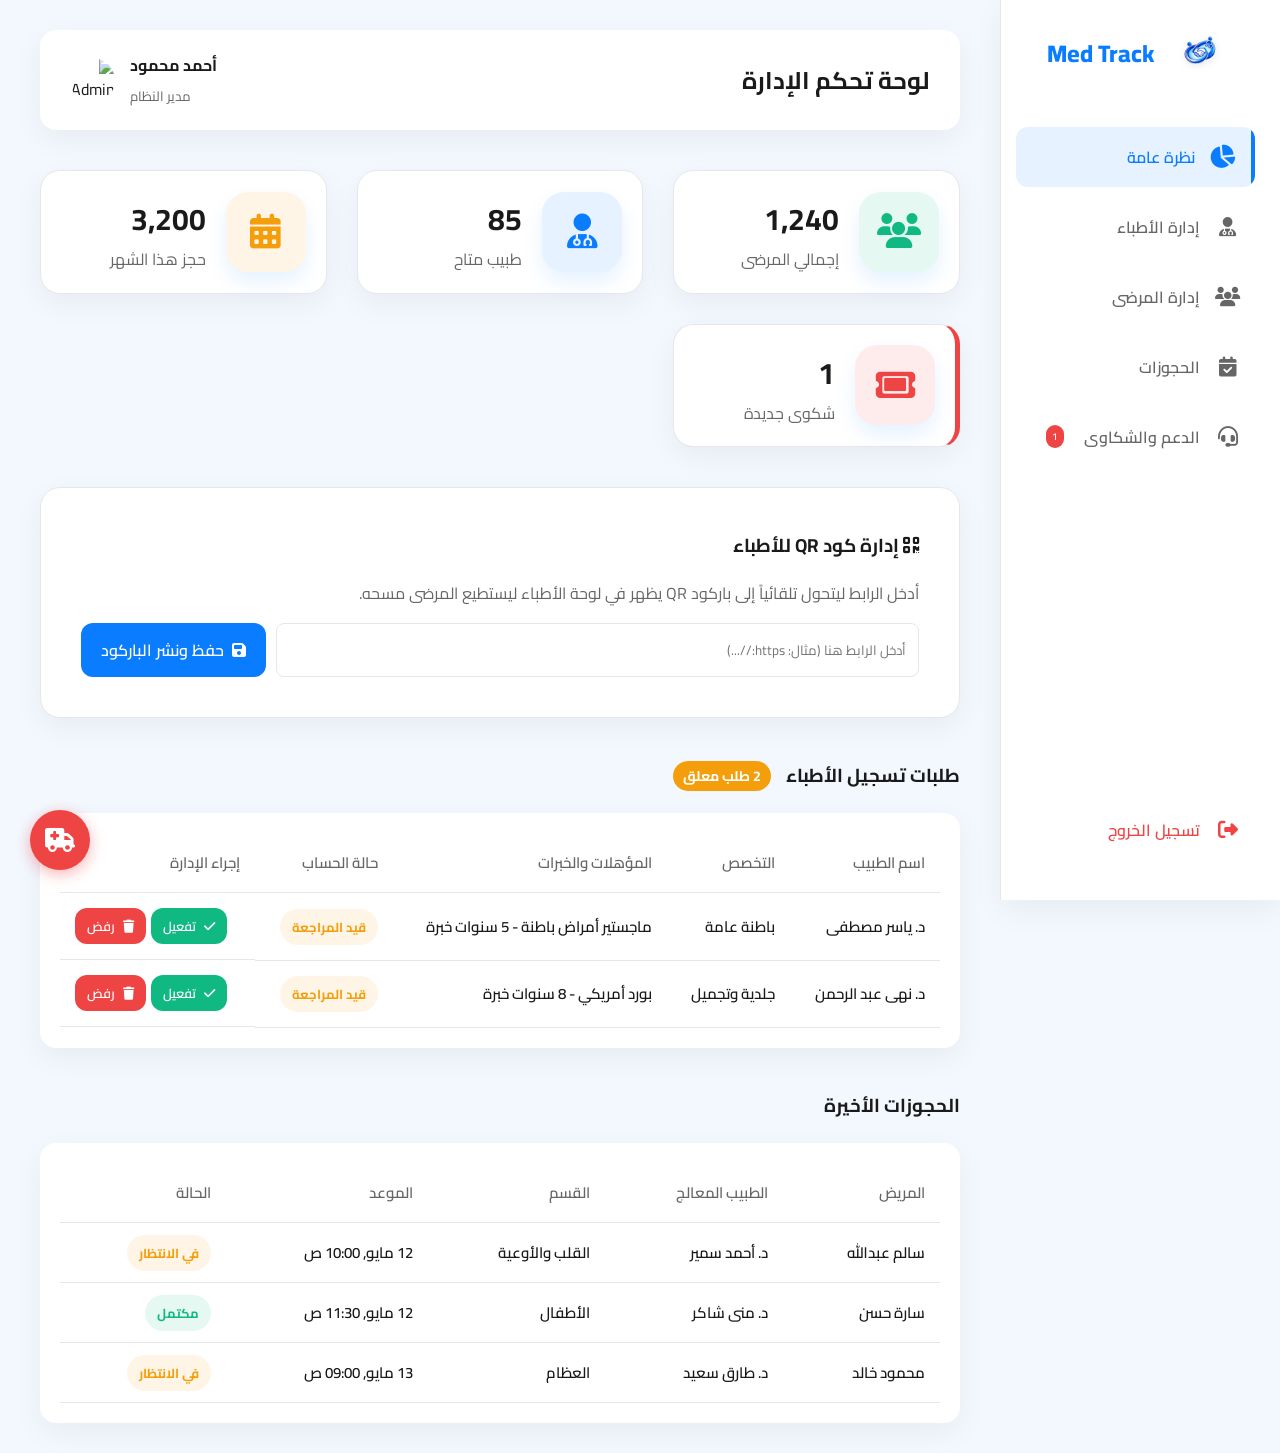
==== admin.html @ 07758284 "Add files via upload" ====
<!DOCTYPE html>
<html lang="ar">
<head>
    <meta charset="UTF-8">
    <meta name="viewport" content="width=device-width, initial-scale=1.0">
    <title>لوحة تحكم المستشفى - Med Track</title>
    <link rel="stylesheet" href="../style.css">
    <link rel="stylesheet" href="https://cdnjs.cloudflare.com/ajax/libs/font-awesome/6.5.1/css/all.min.css" />
</head>
<body>

    <div class="dashboard">
        <!-- Sidebar -->
        <aside class="sidebar">
            <div class="logo">
                <img src="../logo.svg.png" alt="Med Track Logo" style="width: 70px; height: auto; object-fit: contain; filter: drop-shadow(0 2px 4px rgba(0,0,0,0.1));">
                Med Track
            </div>
            <ul>
                <li><a href="#" class="active" onclick="showSec('sec-overview', this)"><i class="fa-solid fa-chart-pie"></i> نظرة عامة</a></li>
                <li><a href="#" onclick="showSec('sec-manage-doctors', this)"><i class="fa-solid fa-user-doctor"></i> إدارة الأطباء</a></li>
                <li><a href="#" onclick="showSec('sec-manage-patients', this)"><i class="fa-solid fa-users"></i> إدارة المرضى</a></li>
                <li><a href="#" onclick="alert('قريباً...')"><i class="fa-solid fa-calendar-check"></i> الحجوزات</a></li>
                <li><a href="#" id="supportMenuLink" onclick="showSec('sec-complaints', this)"><i class="fa-solid fa-headset"></i> الدعم والشكاوى <span style="background:var(--danger);color:white;padding:2px 6px;border-radius:10px;font-size:10px;margin-right:5px;">1</span></a></li>
            </ul>
            <ul style="flex: 0;">
                <li><a href="../index.html" style="color: var(--danger);"><i class="fa-solid fa-right-from-bracket"></i> تسجيل الخروج</a></li>
            </ul>
        </aside>

        <!-- Main Content -->
        <main class="main-content">
            <header class="dash-header">
                <h2>لوحة تحكم الإدارة</h2>
                <div class="user-info">
                    
                    <div style="text-align: left;">
                        <h4>أحمد محمود</h4>
                        <small style="color: var(--text-muted);">مدير النظام</small>
                    </div>
                    <img src="https://ui-avatars.com/api/?name=Admin&background=0a7cff&color=fff" alt="Admin">
                </div>
            </header>

            <section id="sec-overview" class="content-section">
                <div class="grid-container" style="margin-bottom: 40px;">
                <div class="card" style="padding: 20px; display: flex; align-items: center; gap: 20px;">
                    <div class="icon" style="margin: 0; background: rgba(16, 185, 129, 0.1); color: var(--success);"><i class="fa-solid fa-users"></i></div>
                    <div style="text-align: right;">
                        <h3 style="margin:0; font-size: 30px;">1,240</h3>
                        <p>إجمالي المرضى</p>
                    </div>
                </div>
                <div class="card" style="padding: 20px; display: flex; align-items: center; gap: 20px;">
                    <div class="icon" style="margin: 0; background: rgba(10, 124, 255, 0.1); color: var(--primary);"><i class="fa-solid fa-user-doctor"></i></div>
                    <div style="text-align: right;">
                        <h3 style="margin:0; font-size: 30px;">85</h3>
                        <p>طبيب متاح</p>
                    </div>
                </div>
                <div class="card" style="padding: 20px; display: flex; align-items: center; gap: 20px;">
                    <div class="icon" style="margin: 0; background: rgba(245, 158, 11, 0.1); color: var(--warning);"><i class="fa-solid fa-calendar-days"></i></div>
                    <div style="text-align: right;">
                        <h3 style="margin:0; font-size: 30px;">3,200</h3>
                        <p>حجز هذا الشهر</p>
                    </div>
                </div>
                <div class="card" style="padding: 20px; display: flex; align-items: center; gap: 20px; cursor: pointer; border-right: 5px solid var(--danger); transition: var(--transition);" onclick="document.getElementById('supportMenuLink').click()" onmouseover="this.style.transform='translateY(-5px)'" onmouseout="this.style.transform='none'">
                    <div class="icon" style="margin: 0; background: rgba(239, 68, 68, 0.1); color: var(--danger);"><i class="fa-solid fa-ticket"></i></div>
                    <div style="text-align: right;">
                        <h3 style="margin:0; font-size: 30px;">1</h3>
                        <p>شكوى جديدة</p>
                    </div>
                </div>
            </div>

            <div class="form-box" style="margin-bottom: 40px; width: 100%; max-width: 100%;">
                <h3 style="margin-bottom: 15px;"><i class="fa-solid fa-qrcode"></i> إدارة كود QR للأطباء</h3>
                <p style="margin-bottom: 15px; color: var(--text-muted);">أدخل الرابط ليتحول تلقائياً إلى باركود QR يظهر في لوحة الأطباء ليستطيع المرضى مسحه.</p>
                <div style="display: flex; gap: 10px; flex-wrap: wrap;">
                    <input type="url" id="adminQrUrlInput" placeholder="أدخل الرابط هنا (مثال: https://...)" style="flex: 1; min-width: 200px; padding: 12px; border-radius: 8px; border: 1px solid var(--border-color); font-family: inherit;">
                    <button class="btn" style="background: var(--primary); padding: 12px 20px;" onclick="saveDoctorQrUrl()"><i class="fa-solid fa-floppy-disk"></i> حفظ ونشر الباركود</button>
                </div>
            </div>

            <h3 style="margin-bottom: 20px; display: flex; align-items: center; gap: 15px;">
                طلبات تسجيل الأطباء
                <span id="pendingBadge" style="background: var(--warning); color: #fff; padding: 2px 10px; border-radius: 20px; font-size: 14px;">2 طلب معلق</span>
            </h3>
            <div class="table-container" style="margin-bottom: 40px;">
                <table id="doctorsApprovalTable">
                    <thead>
                        <tr>
                            <th>اسم الطبيب</th>
                            <th>التخصص</th>
                            <th>المؤهلات والخبرات</th>
                            <th>حالة الحساب</th>
                            <th>إجراء الإدارة</th>
                        </tr>
                    </thead>
                    <tbody>
                        <tr id="doc-req-1">
                            <td>د. ياسر مصطفى</td>
                            <td>باطنة عامة</td>
                            <td>ماجستير أمراض باطنة - 5 سنوات خبرة</td>
                            <td><span class="status pending">قيد المراجعة</span></td>
                            <td style="display: flex; gap: 5px; justify-content: flex-end;">
                                <button class="btn btn-action" style="padding: 6px 12px; font-size: 13px; background: var(--success);" onclick="activateDoctor('doc-req-1', 'د. ياسر مصطفى')">
                                    <i class="fa-solid fa-check"></i> تفعيل
                                </button>
                                <button class="btn btn-action" style="padding: 6px 12px; font-size: 13px; background: var(--danger);" onclick="rejectDoctor('doc-req-1')">
                                    <i class="fa-solid fa-trash"></i> رفض
                                </button>
                            </td>
                        </tr>
                        <tr id="doc-req-2">
                            <td>د. نهى عبد الرحمن</td>
                            <td>جلدية وتجميل</td>
                            <td>بورد أمريكي - 8 سنوات خبرة</td>
                            <td><span class="status pending">قيد المراجعة</span></td>
                            <td style="display: flex; gap: 5px; justify-content: flex-end;">
                                <button class="btn btn-action" style="padding: 6px 12px; font-size: 13px; background: var(--success);" onclick="activateDoctor('doc-req-2', 'د. نهى عبد الرحمن')">
                                    <i class="fa-solid fa-check"></i> تفعيل
                                </button>
                                <button class="btn btn-action" style="padding: 6px 12px; font-size: 13px; background: var(--danger);" onclick="rejectDoctor('doc-req-2')">
                                    <i class="fa-solid fa-trash"></i> رفض
                                </button>
                            </td>
                        </tr>
                    </tbody>
                </table>
            </div>

            <h3 style="margin-bottom: 20px;">الحجوزات الأخيرة</h3>
            <div class="table-container">
                <table>
                    <thead>
                        <tr>
                            <th>المريض</th>
                            <th>الطبيب المعالج</th>
                            <th>القسم</th>
                            <th>الموعد</th>
                            <th>الحالة</th>
                        </tr>
                    </thead>
                    <tbody>
                        <tr>
                            <td>سالم عبدالله</td>
                            <td>د. أحمد سمير</td>
                            <td>القلب والأوعية</td>
                            <td>12 مايو, 10:00 ص</td>
                            <td><span class="status pending">في الانتظار</span></td>
                        </tr>
                        <tr>
                            <td>سارة حسن</td>
                            <td>د. منى شاكر</td>
                            <td>الأطفال</td>
                            <td>12 مايو, 11:30 ص</td>
                            <td><span class="status active">مكتمل</span></td>
                        </tr>
                        <tr>
                            <td>محمود خالد</td>
                            <td>د. طارق سعيد</td>
                            <td>العظام</td>
                            <td>13 مايو, 09:00 ص</td>
                            <td><span class="status pending">في الانتظار</span></td>
                        </tr>
                    </tbody>
                </table>
            </div>
            </section>

            <!-- MANAGE DOCTORS SECTION -->
            <section id="sec-manage-doctors" class="content-section" style="display:none;">
                <h3 style="margin-bottom: 20px;"><i class="fa-solid fa-user-doctor"></i> إدارة وتعديل بيانات الأطباء المعتمدين</h3>
                <div class="table-container">
                    <table>
                        <thead>
                            <tr>
                                <th>اسم الطبيب</th>
                                <th>التخصص</th>
                                <th>رقم الهاتف</th>
                                <th>البريد الإلكتروني</th>
                                <th>إجراء</th>
                            </tr>
                        </thead>
                        <tbody>
                            <tr>
                                <td><input type="text" value="د. أحمد سمير" style="border: 1px solid var(--border-color); padding: 8px; border-radius: 5px; width: 100%; font-family: inherit;"></td>
                                <td><input type="text" value="استشاري القلب والأوعية" style="border: 1px solid var(--border-color); padding: 8px; border-radius: 5px; width: 100%; font-family: inherit;"></td>
                                <td><input type="text" value="01012345678" style="border: 1px solid var(--border-color); padding: 8px; border-radius: 5px; width: 100%; font-family: inherit;"></td>
                                <td><input type="text" value="dr.ahmed@medtrack.com" style="border: 1px solid var(--border-color); padding: 8px; border-radius: 5px; width: 100%; font-family: inherit;"></td>
                                <td style="display: flex; gap: 5px; flex-wrap: wrap; justify-content: center;">
                                    <button class="btn" style="padding: 6px 12px; font-size: 13px; background: var(--success);" onclick="alert('تم حفظ التعديلات على حساب الطبيب بنجاح!')"><i class="fa-solid fa-floppy-disk"></i> حفظ</button>
                                    <button class="btn" style="padding: 6px 12px; font-size: 13px; background: var(--primary);" onclick="alert('سيتم توجيهك الآن للوحة تحكم هذا الطبيب بصلاحيات كاملة.'); window.location.href='doctor.html';"><i class="fa-solid fa-mask"></i> دخول كطبيب</button>
                                    <button class="btn" style="padding: 6px 12px; font-size: 13px; background: var(--danger);" onclick="if(confirm('هل تريد حذف الطبيب نهائياً من النظام؟')) this.parentElement.parentElement.remove()"><i class="fa-solid fa-trash"></i> حذف</button>
                                </td>
                            </tr>
                        </tbody>
                    </table>
                </div>
            </section>

            <!-- MANAGE PATIENTS SECTION -->
            <section id="sec-manage-patients" class="content-section" style="display:none;">
                <h3 style="margin-bottom: 20px;"><i class="fa-solid fa-users"></i> إدارة وتعديل بيانات المرضى المسجلين</h3>
                <div class="table-container">
                    <table>
                        <thead>
                            <tr>
                                <th>اسم المريض</th>
                                <th>رقم الهاتف</th>
                                <th>الأمراض المزمنة / التاريخ المرضي</th>
                                <th>حالة الحساب</th>
                                <th>إجراء</th>
                            </tr>
                        </thead>
                        <tbody>
                            <tr>
                                <td><input type="text" value="سالم عبدالله" style="border: 1px solid var(--border-color); padding: 8px; border-radius: 5px; width: 100%; font-family: inherit;"></td>
                                <td><input type="text" value="01234567890" style="border: 1px solid var(--border-color); padding: 8px; border-radius: 5px; width: 100%; font-family: inherit;"></td>
                                <td><textarea rows="2" style="border: 1px solid var(--border-color); padding: 8px; border-radius: 5px; width: 100%; font-family: inherit;">الربو التحسسي</textarea></td>
                                <td>
                                    <select style="border: 1px solid var(--border-color); padding: 8px; border-radius: 5px; width: 100%; font-family: inherit; background: var(--bg-color);">
                                        <option value="active">نشط (Active)</option>
                                        <option value="blocked">إيقاف (Blocked)</option>
                                    </select>
                                </td>
                                <td style="display: flex; gap: 5px; flex-wrap: wrap; justify-content: center;">
                                    <button class="btn" style="padding: 6px 12px; font-size: 13px; background: var(--success);" onclick="alert('تم حفظ التعديلات على حساب المريض بنجاح!')"><i class="fa-solid fa-floppy-disk"></i> حفظ</button>
                                    <button class="btn" style="padding: 6px 12px; font-size: 13px; background: var(--primary);" onclick="alert('سيتم توجيهك الآن للوحة هذا المريض بصلاحيات كاملة.'); window.location.href='patients.html';"><i class="fa-solid fa-mask"></i> دخول كمريض</button>
                                    <button class="btn" style="padding: 6px 12px; font-size: 13px; background: var(--danger);" onclick="if(confirm('هل تريد حذف المريض نهائياً من النظام؟')) this.parentElement.parentElement.remove()"><i class="fa-solid fa-trash"></i> حذف</button>
                                </td>
                            </tr>
                        </tbody>
                    </table>
                </div>
            </section>

            <!-- COMPLAINTS SECTION -->
            <section id="sec-complaints" class="content-section" style="display:none;">
                <h3 style="margin-bottom: 20px;"><i class="fa-solid fa-headset"></i> الدعم والشكاوى الواردة</h3>
                <div style="background: var(--card-bg); border: 1px solid var(--border-color); border-radius: 12px; height: 500px; display: flex;">
                    
                    <!-- Contacts List -->
                    <div style="width: 300px; border-left: 1px solid var(--border-color); display:flex; flex-direction:column;">
                        <div style="padding: 15px; font-weight: bold; border-bottom: 1px solid var(--border-color); display:flex; justify-content:space-between;">
                            الشكاوى النشطة <span style="background:var(--danger);color:white;padding:2px 8px;border-radius:12px;font-size:12px;">1 جديد</span>
                        </div>
                        <div style="padding: 15px; background: rgba(10,124,255,0.1); border-bottom: 1px solid var(--border-color); cursor:pointer;">
                            <b>سالم عبدالله (مريض)</b><br>
                            <small style="color:var(--text-muted);"><i class="fa-solid fa-ticket"></i> مشكلة في حجز موعد جديد...</small>
                            <div style="margin-top: 5px; font-size: 11px; color: var(--danger);">منذ 5 دقائق</div>
                        </div>
                        <div style="padding: 15px; border-bottom: 1px solid var(--border-color); cursor:pointer; opacity:0.6;">
                            <b>د. نهى عبد الرحمن (طبيب)</b><br>
                            <small style="color:var(--text-muted);"><i class="fa-solid fa-ticket"></i> استفسار بخصوص تفعيل الحساب</small>
                            <div style="margin-top: 5px; font-size: 11px; color: var(--success);"><i class="fa-solid fa-check"></i> تم الرد والإغلاق</div>
                        </div>
                    </div>

                    <!-- Chat Area -->
                    <div style="flex: 1; display: flex; flex-direction: column;">
                        <div style="padding: 15px; background: var(--warning); color: white; border-radius: 12px 0 0 0; display: flex; justify-content: space-between;">
                            <span>تذكرة #1042 - سالم عبدالله</span>
                            <button class="btn" style="padding: 2px 10px; font-size: 12px; background: var(--success);" onclick="alert('تم إغلاق التذكرة بنجاح!')">إغلاق التذكرة</button>
                        </div>
                        <div style="flex: 1; padding: 20px; overflow-y: auto; display: flex; flex-direction: column; gap: 15px; background: var(--bg-color);">
                            <div style="align-self: flex-start; background: var(--card-bg); padding: 10px 15px; border-radius: 15px; border-top-right-radius: 0; box-shadow: var(--shadow);">
                                <strong style="color:var(--text-main);">سالم عبدالله:</strong><br>عندي مشكلة في حجز موعد جديد، الموقع يتوقف.
                            </div>
                            <div style="align-self: flex-end; background: var(--primary); color: white; padding: 10px 15px; border-radius: 15px; border-top-left-radius: 0; box-shadow: var(--shadow);">
                                <strong style="color:#fff;">أنت (الإدارة):</strong><br>نعتذر عن هذا الخلل. جاري فحص المشكلة الآن وحلها خلال دقائق. هل تفضل أن أقوم بحجز الموعد لك يدوياً؟
                            </div>
                        </div>
                        <div style="padding: 15px; border-top: 1px solid var(--border-color); display: flex; gap: 10px; background: var(--card-bg); border-radius: 0 0 12px 12px;">
                            <input type="text" placeholder="اكتب ردك هنا..." style="flex: 1; padding: 10px; border-radius: 8px; border: 1px solid var(--border-color); background: var(--bg-color); color: var(--text-main);">
                            <button class="btn" style="background: var(--warning);"><i class="fa-solid fa-paper-plane"></i> إرسال</button>
                        </div>
                    </div>

                </div>
            </section>
        </main>
    </div>

    <script src="../script.js"></script>
    <script>
        function showSec(id, el) {
            document.querySelectorAll('.sidebar ul li a').forEach(a => a.classList.remove('active'));
            el.classList.add('active');
            document.querySelectorAll('.content-section').forEach(sec => sec.style.display = 'none');
            document.getElementById(id).style.display = 'block';
        }

        let pendingCount = 2;
        function updateBadge() {
            const badge = document.getElementById('pendingBadge');
            if(pendingCount > 0) {
                badge.innerText = pendingCount + ' طلب معلق';
            } else {
                badge.style.background = 'var(--success)';
                badge.innerText = 'لا توجد طلبات';
            }
        }

        function activateDoctor(rowId, docName) {
            const row = document.getElementById(rowId);
            const statusSpan = row.querySelector('.status');
            const actionsTd = row.querySelector('.btn').parentElement;
            
            statusSpan.className = 'status active';
            statusSpan.innerText = 'مفعل';
            
            actionsTd.innerHTML = '<span style="color: var(--success); font-weight: bold; font-size: 14px;"><i class="fa-solid fa-check-double"></i> تم التفعيل</span>';
            
            pendingCount--;
            updateBadge();
            alert(`تم تفعيل حساب ${docName} بنجاح! يمكنه الآن تسجيل الدخول للنظام.`);
        }

        function rejectDoctor(rowId) {
            if(confirm("هل أنت متأكد من رفض طلب هذا الطبيب وحذفه؟")) {
                const row = document.getElementById(rowId);
                row.remove();
                pendingCount--;
                updateBadge();
            }
        }

        function saveDoctorQrUrl() {
            const url = document.getElementById('adminQrUrlInput').value;
            if(!url) {
                alert("يرجى إدخال الرابط أولاً");
                return;
            }
            localStorage.setItem('medtrack_doctor_qr_url', url);
            alert("تم حفظ الرابط بنجاح! سيظهر الـ QR Code في لوحة تحكم الأطباء الآن.");
        }

        window.addEventListener('DOMContentLoaded', () => {
            const savedUrl = localStorage.getItem('medtrack_doctor_qr_url');
            if(savedUrl) {
                const qrInput = document.getElementById('adminQrUrlInput');
                if(qrInput) qrInput.value = savedUrl;
            }
        });
    </script>

    <!-- Emergency Call Button -->
    <a href="tel:997" class="emergency-btn" title="اتصال بالطوارئ والاسعاف">
        <i class="fa-solid fa-truck-medical"></i>
        <span class="emergency-text">طوارئ / إسعاف</span>
    </a>
</body>
</html>
---- style.css ----
@import url('https://fonts.googleapis.com/css2?family=Cairo:wght@300;400;600;700;800&display=swap');

:root {
    --primary: #0a7cff;
    --primary-dark: #0057c7;
    --secondary: #e0efff;
    --bg-color: #f3f8ff;
    --card-bg: #ffffff;
    --text-main: #1a1a1a;
    --text-muted: #666666;
    --sidebar-bg: #ffffff;
    --border-color: #e5e7eb;
    --shadow: 0 10px 30px rgba(0, 0, 0, 0.05);
    --transition: 0.3s cubic-bezier(0.4, 0, 0.2, 1);
    --success: #10b981;
    --warning: #f59e0b;
    --danger: #ef4444;
}

* {
    margin: 0;
    padding: 0;
    box-sizing: border-box;
    font-family: 'Cairo', sans-serif;
}

html {
    scroll-behavior: smooth;
}

body {
    direction: rtl;
    background: var(--bg-color);
    color: var(--text-main);
    overflow-x: hidden;
    transition: background var(--transition), color var(--transition);
}

/* Scrollbar */
::-webkit-scrollbar {
    width: 8px;
}
::-webkit-scrollbar-track {
    background: var(--bg-color);
}
::-webkit-scrollbar-thumb {
    background: var(--primary);
    border-radius: 4px;
}

/* Typography */
h1, h2, h3, h4 { color: var(--text-main); }
a { text-decoration: none; color: inherit; }
p { color: var(--text-muted); }

/* Buttons */
.btn {
    padding: 12px 25px;
    border: none;
    border-radius: 12px;
    background: var(--primary);
    color: white;
    font-size: 16px;
    font-weight: 600;
    cursor: pointer;
    transition: var(--transition);
    display: inline-flex;
    align-items: center;
    justify-content: center;
    gap: 8px;
}

.btn:hover {
    transform: translateY(-2px);
    background: var(--primary-dark);
    box-shadow: 0 5px 15px rgba(10, 124, 255, 0.3);
}

.btn-outline {
    background: transparent;
    border: 2px solid var(--primary);
    color: var(--primary);
}
.btn-outline:hover {
    background: var(--primary);
    color: white;
}

/* Navbar */
nav {
    display: flex;
    justify-content: space-between;
    align-items: center;
    padding: 15px 5%;
    background: var(--card-bg);
    position: sticky;
    top: 0;
    z-index: 1000;
    box-shadow: var(--shadow);
    transition: var(--transition);
}

.logo {
    font-size: 24px;
    font-weight: 800;
    color: var(--primary);
    display: flex;
    align-items: center;
    gap: 10px;
}
.logo i { font-size: 28px; }

nav ul {
    display: flex;
    list-style: none;
    gap: 30px;
    align-items: center;
}

nav ul li a {
    color: var(--text-main);
    font-size: 16px;
    font-weight: 600;
    transition: var(--transition);
    position: relative;
}

nav ul li a::after {
    content: '';
    position: absolute;
    bottom: -5px;
    right: 0;
    width: 0;
    height: 3px;
    background: var(--primary);
    transition: var(--transition);
    border-radius: 2px;
}

nav ul li a:hover::after, nav ul li a.active::after { width: 100%; }
nav ul li a:hover { color: var(--primary); }

/* Hero Section */
.hero {
    height: 85vh;
    background: linear-gradient(135deg, rgba(10, 124, 255, 0.1) 0%, rgba(10, 124, 255, 0.05) 100%);
    display: flex;
    justify-content: space-between;
    align-items: center;
    padding: 0 5%;
    position: relative;
    overflow: hidden;
}

.hero-content {
    max-width: 600px;
    z-index: 2;
}

.hero h1 {
    font-size: 55px;
    line-height: 1.2;
    margin-bottom: 20px;
    font-weight: 800;
    background: linear-gradient(45deg, var(--primary), #8b5cf6);
    -webkit-background-clip: text;
    background-clip: text;
    -webkit-text-fill-color: transparent;
}

.hero p {
    font-size: 20px;
    margin-bottom: 30px;
    line-height: 1.7;
}

.hero-img {
    width: 50%;
    max-width: 600px;
    z-index: 2;
    animation: float 6s ease-in-out infinite;
}

@keyframes float {
    0% { transform: translateY(0px); }
    50% { transform: translateY(-20px); }
    100% { transform: translateY(0px); }
}

/* Sections */
.section { padding: 80px 5%; }
.section-title {
    text-align: center;
    font-size: 36px;
    font-weight: 800;
    color: var(--text-main);
    margin-bottom: 50px;
    position: relative;
}

/* Cards Grid */
.grid-container {
    display: grid;
    grid-template-columns: repeat(auto-fit, minmax(280px, 1fr));
    gap: 30px;
}

.card {
    background: var(--card-bg);
    padding: 40px 30px;
    border-radius: 20px;
    text-align: center;
    box-shadow: var(--shadow);
    transition: var(--transition);
    border: 1px solid var(--border-color);
}

.card:hover {
    transform: translateY(-10px);
    border-color: var(--primary);
}

.card .icon {
    width: 80px;
    height: 80px;
    background: linear-gradient(135deg, var(--secondary) 0%, rgba(10, 124, 255, 0.05) 100%);
    color: var(--primary);
    border-radius: 22px;
    display: flex;
    align-items: center;
    justify-content: center;
    font-size: 35px;
    margin: 0 auto 25px;
    transition: var(--transition);
    box-shadow: 0 10px 20px rgba(10, 124, 255, 0.1);
    position: relative;
    overflow: hidden;
}

.card .icon::before {
    content: '';
    position: absolute;
    width: 100%;
    height: 100%;
    background: linear-gradient(135deg, var(--primary), #8b5cf6);
    opacity: 0;
    transition: var(--transition);
    z-index: 0;
}

.card .icon i {
    position: relative;
    z-index: 1;
    transition: var(--transition);
}

.card:hover .icon::before {
    opacity: 1;
}

.card:hover .icon i {
    color: white;
    transform: scale(1.15) translateY(-2px);
}

.card h3 { font-size: 24px; margin-bottom: 15px; }
.card p { font-size: 16px; line-height: 1.6; }

/* Stats */
.stats-wrapper {
    display: grid;
    grid-template-columns: repeat(auto-fit, minmax(200px, 1fr));
    gap: 20px;
    background: var(--card-bg);
    padding: 50px;
    border-radius: 24px;
    box-shadow: var(--shadow);
    margin-top: -50px;
    position: relative;
    z-index: 10;
}

.stat-box { text-align: center; transition: var(--transition); border-radius: 16px; padding: 15px; }
.stat-box:hover { transform: translateY(-5px); background: rgba(10,124,255,0.02); }
.stat-box h2 {
    font-size: 48px;
    color: var(--primary);
    font-weight: 800;
    margin-bottom: 5px;
}
.stat-box p { font-size: 18px; font-weight: 600; color: var(--text-muted); }

/* Layout - Dashboard */
.dashboard {
    display: flex;
    min-height: 100vh;
}

/* Sidebar */
.sidebar {
    width: 280px;
    background: var(--sidebar-bg);
    box-shadow: var(--shadow);
    position: fixed;
    height: 100vh;
    top: 0;
    right: 0;
    padding: 30px 20px;
    display: flex;
    flex-direction: column;
    z-index: 100;
    border-left: 1px solid var(--border-color);
    overflow-y: auto;
}

.sidebar .logo { margin-bottom: 50px; justify-content: center; }

.sidebar ul { list-style: none; flex: 1; }
.sidebar ul li { margin-bottom: 10px; }

.sidebar ul li a {
    display: flex;
    align-items: center;
    gap: 15px;
    padding: 15px 20px;
    border-radius: 12px;
    color: var(--text-muted);
    font-weight: 600;
    font-size: 16px;
    transition: var(--transition);
    position: relative;
    overflow: hidden;
}

.sidebar ul li a::before {
    content: '';
    position: absolute;
    right: 0;
    top: 0;
    height: 100%;
    width: 4px;
    background: var(--primary);
    border-radius: 4px;
    transform: scaleY(0);
    transition: var(--transition);
}

.sidebar ul li a:hover::before, .sidebar ul li a.active::before {
    transform: scaleY(1);
}

.sidebar ul li a:hover, .sidebar ul li a.active {
    background: rgba(10, 124, 255, 0.1);
    color: var(--primary);
    transform: translateX(-5px);
}

.sidebar ul li a i { 
    font-size: 20px; 
    width: 25px; 
    text-align: center; 
    transition: var(--transition);
}

.sidebar ul li a:hover i, .sidebar ul li a.active i {
    transform: scale(1.15) rotate(-5deg);
}

.main-content {
    flex: 1;
    margin-right: 280px;
    padding: 30px 40px;
}

/* Dashboard Header */
.dash-header {
    display: flex;
    justify-content: space-between;
    align-items: center;
    margin-bottom: 40px;
    background: var(--card-bg);
    padding: 20px 30px;
    border-radius: 16px;
    box-shadow: var(--shadow);
}

.user-info {
    display: flex;
    align-items: center;
    gap: 15px;
}
.user-info img {
    width: 45px;
    height: 45px;
    border-radius: 50%;
    object-fit: cover;
}

/* Tables */
.table-container {
    background: var(--card-bg);
    border-radius: 16px;
    padding: 20px;
    box-shadow: var(--shadow);
    overflow-x: auto;
}

table {
    width: 100%;
    border-collapse: collapse;
}

th, td {
    padding: 15px;
    text-align: right;
    border-bottom: 1px solid var(--border-color);
}

th {
    color: var(--text-muted);
    font-weight: 600;
    font-size: 15px;
}

td { color: var(--text-main); font-size: 15px; font-weight: 600;}

.status {
    padding: 6px 12px;
    border-radius: 20px;
    font-size: 13px;
    font-weight: bold;
}
.status.active { background: rgba(16, 185, 129, 0.1); color: var(--success); }
.status.pending { background: rgba(245, 158, 11, 0.1); color: var(--warning); }

/* Forms */
.form-box {
    background: var(--card-bg);
    padding: 40px;
    border-radius: 20px;
    box-shadow: var(--shadow);
    max-width: 500px;
    margin: 0 auto;
    border: 1px solid var(--border-color);
}

.input-group { margin-bottom: 20px; }
.input-group label {
    display: block;
    margin-bottom: 8px;
    font-weight: 600;
    color: var(--text-main);
}
.input-group input, .input-group select, .input-group textarea {
    width: 100%;
    padding: 15px;
    border-radius: 12px;
    border: 1px solid var(--border-color);
    background: var(--bg-color);
    color: var(--text-main);
    font-size: 15px;
    transition: var(--transition);
}

.input-group input:focus, .input-group select:focus {
    border-color: var(--primary);
    outline: none;
    box-shadow: 0 0 0 4px rgba(10, 124, 255, 0.1);
}


.desktop-only { display: block; }
.mobile-only-link { display: none !important; }

/* Responsive */
.sidebar-overlay {
    position: fixed;
    top: 0;
    left: 0;
    width: 100%;
    height: 100%;
    background: rgba(0, 0, 0, 0.5);
    z-index: 90;
    opacity: 0;
    visibility: hidden;
    transition: all 0.3s ease;
    backdrop-filter: blur(3px);
}
.sidebar-overlay.active {
    opacity: 1;
    visibility: visible;
}

@media (max-width: 991px) {
    .desktop-only { display: none !important; }
    .mobile-only-link { display: flex !important; }
    .sidebar { transform: translateX(100%); transition: transform 0.3s ease; z-index: 100; }
    .sidebar.sidebar-active { transform: translateX(0); }
    .main-content { margin-right: 0; padding: 20px; width: 100%; overflow-x: hidden; }
    .hero { flex-direction: column; text-align: center; height: auto; padding: 100px 5% 50px; }
    .hero-img { width: 80%; margin-top: 50px; }
    nav ul { 
        display: none; 
        flex-direction: column;
        width: 100%;
        gap: 15px;
        margin-top: 15px;
    }
    nav ul.nav-active { display: flex; }
    .mobile-menu-btn { display: inline-flex !important; }
    
    /* Better Chat layout for tablets */
    .chat-container { flex-direction: column !important; height: auto !important; max-height: 85vh; }
    .contacts-list { width: 100% !important; border-left: none !important; border-bottom: 1px solid var(--border-color); height: 200px; overflow-y: auto; }
    .chat-area { height: 450px; }
    
    /* Make top filters and search stack nicely */
    .content-section > div[style*="display: flex"]:not(.grid-container) {
        flex-direction: column;
        align-items: stretch !important;
    }
    .content-section > div[style*="display: flex"]:not(.grid-container) .btn {
        width: 100%;
        margin-top: 5px;
    }
}

@media (max-width: 768px) {
    .hero h1 { font-size: 35px; }
    .hero p { font-size: 16px; }
    .hero-img { width: 100%; margin-top: 30px; }
    .section-title { font-size: 28px; margin-bottom: 30px; }
    .card { padding: 30px 20px; }
    
    .dash-header {
        flex-direction: column;
        gap: 15px;
        align-items: stretch;
        text-align: center;
    }
    .dash-header h2 { margin-bottom: 10px; font-size: 24px; }
    .user-info { 
        width: 100%; 
        justify-content: space-between; 
        background: var(--card-bg);
        padding: 10px 15px;
        border-radius: 12px;
        box-shadow: var(--shadow);
        flex-wrap: wrap;
    }
    
    .table-container { padding: 10px; overflow-x: auto; border-radius: 12px; width: 100%; -webkit-overflow-scrolling: touch; }
    th, td { padding: 10px; font-size: 13px; white-space: nowrap; }
    
    nav { padding: 15px 5%; flex-wrap: wrap; gap: 15px; }
    .logo { font-size: 20px; }
    .logo img { width: 50px !important; }
    
    .stats-wrapper {
        grid-template-columns: 1fr;
        padding: 30px;
        margin-top: -30px;
        gap: 20px;
    }
    .stat-box h2 { font-size: 36px; }
    .stat-box p { font-size: 15px; }

    /* Override inline flex rows in forms and content */
    .form-box > div[style*="display: flex"], 
    .med-item > div[style*="display: flex"] {
        flex-direction: column !important;
        align-items: stretch !important;
        gap: 15px !important;
    }
    
    .form-box > div[style*="display: flex"] .btn {
        width: 100%;
        justify-content: center;
    }

    /* Modal improvements for mobile */
    #patientDetailsModal > .form-box,
    #cvModal > .form-box,
    #qrScannerModal > .form-box,
    #patientQrModal > .form-box {
        width: 95% !important;
        padding: 20px !important;
        max-height: 90vh;
        overflow-y: auto;
    }
    
    .input-group input, .input-group select, .input-group textarea {
        font-size: 14px;
        padding: 12px;
    }
}

@media (max-width: 480px) {
    .hero { padding: 80px 5% 40px; }
    .hero h1 { font-size: 28px; }
    .btn { padding: 10px 15px; font-size: 13px; }
    .form-box { padding: 15px; }
    
    .grid-container {
        grid-template-columns: 1fr;
        gap: 15px;
    }

    .hero-content > div[style*="display: flex"] {
        flex-direction: column;
        gap: 10px;
        align-items: stretch;
    }
    .hero-content .btn { width: 100%; }
    
    .sidebar { width: 250px; }
}

.mobile-menu-btn { display: none; }
/* Emergency Floating Button */
.emergency-btn {
    position: fixed;
    bottom: 30px;
    left: 30px;
    background: #ef4444;
    color: white;
    width: 60px;
    height: 60px;
    border-radius: 50%;
    display: flex;
    align-items: center;
    justify-content: center;
    font-size: 24px;
    box-shadow: 0 4px 15px rgba(239, 68, 68, 0.4);
    z-index: 1000;
    transition: var(--transition);
    animation: pulse-red 2s infinite;
    text-decoration: none;
    overflow: hidden;
}

.emergency-btn:hover {
    width: 180px;
    border-radius: 30px;
    justify-content: flex-start;
    padding: 0 20px;
    background: #dc2626;
    color: white;
}

.emergency-text {
    display: none;
    white-space: nowrap;
    margin-right: 10px;
    font-size: 16px;
    font-weight: bold;
}

.emergency-btn:hover .emergency-text {
    display: inline-block;
}

@keyframes pulse-red {
    0% { box-shadow: 0 0 0 0 rgba(239, 68, 68, 0.7); }
    70% { box-shadow: 0 0 0 15px rgba(239, 68, 68, 0); }
    100% { box-shadow: 0 0 0 0 rgba(239, 68, 68, 0); }
}

@media (max-width: 768px) {
    .emergency-btn {
        bottom: 20px;
        left: 20px;
        width: 50px;
        height: 50px;
        font-size: 20px;
    }
    .emergency-btn:hover {
        width: 150px;
        font-size: 20px;
    }
    .emergency-text {
        font-size: 14px;
    }
}

/* --- Quick Login Dropdown & Gateways CSS --- */
.nav-login-wrapper {
    position: relative;
    display: inline-block;
}

.nav-login-dropdown {
    position: absolute;
    top: 100%;
    left: 0;
    min-width: 290px;
    background: var(--card-bg);
    border: 1px solid var(--border-color);
    border-radius: 16px;
    box-shadow: 0 15px 45px rgba(0, 0, 0, 0.08);
    padding: 12px;
    display: none;
    flex-direction: column;
    gap: 6px;
    margin-top: 10px;
    z-index: 1005;
    transform: translateY(10px);
    opacity: 0;
    transition: opacity 0.3s cubic-bezier(0.4, 0, 0.2, 1), transform 0.3s cubic-bezier(0.4, 0, 0.2, 1);
}

.nav-login-wrapper:hover .nav-login-dropdown,
.nav-login-wrapper:focus-within .nav-login-dropdown {
    display: flex;
    opacity: 1;
    transform: translateY(0);
}

.nav-login-dropdown::before {
    content: '';
    position: absolute;
    top: -6px;
    left: 24px;
    width: 12px;
    height: 12px;
    background: var(--card-bg);
    transform: rotate(45deg);
    border-top: 1px solid var(--border-color);
    border-left: 1px solid var(--border-color);
}

.nav-login-item {
    display: flex;
    align-items: center;
    gap: 12px;
    padding: 10px 14px;
    border-radius: 10px;
    color: var(--text-main);
    font-weight: 600;
    transition: var(--transition);
    text-align: right;
}

.nav-login-item:hover {
    background: var(--secondary);
    color: var(--primary);
    transform: translateX(-4px);
}

.nav-login-item i {
    font-size: 18px;
    width: 25px;
    text-align: center;
    color: var(--primary);
    transition: var(--transition);
}

.nav-login-item:hover i {
    transform: scale(1.15);
}

.nav-login-item .item-text {
    display: flex;
    flex-direction: column;
}

.nav-login-item .item-title {
    font-size: 15px;
    font-weight: 700;
}

.nav-login-item .item-desc {
    font-size: 11px;
    color: var(--text-muted);
    font-weight: normal;
    margin-top: 2px;
}

/* Gateways Section */
.gateways-section {
    padding: 80px 5%;
    background: linear-gradient(180deg, var(--bg-color) 0%, rgba(10, 124, 255, 0.03) 100%);
    position: relative;
}

.gateways-grid {
    display: grid;
    grid-template-columns: repeat(auto-fit, minmax(260px, 1fr));
    gap: 25px;
    margin-top: 40px;
}

.gateway-card {
    background: var(--card-bg);
    border: 1px solid var(--border-color);
    border-radius: 24px;
    padding: 35px 25px;
    text-align: center;
    transition: all 0.4s cubic-bezier(0.165, 0.84, 0.44, 1);
    position: relative;
    overflow: hidden;
    box-shadow: var(--shadow);
    display: flex;
    flex-direction: column;
    align-items: center;
    justify-content: space-between;
    height: 100%;
}

.gateway-card::before {
    content: '';
    position: absolute;
    top: 0;
    left: 0;
    width: 100%;
    height: 100%;
    background: linear-gradient(135deg, rgba(10, 124, 255, 0.04) 0%, rgba(139, 92, 246, 0.04) 100%);
    opacity: 0;
    transition: var(--transition);
    z-index: 0;
}

.gateway-card:hover::before {
    opacity: 1;
}

.gateway-card:hover {
    transform: translateY(-8px) scale(1.02);
    box-shadow: 0 20px 40px rgba(10, 124, 255, 0.12);
    border-color: rgba(10, 124, 255, 0.3);
}

.gateway-icon {
    width: 70px;
    height: 70px;
    border-radius: 20px;
    display: flex;
    align-items: center;
    justify-content: center;
    font-size: 30px;
    margin-bottom: 22px;
    z-index: 1;
    transition: var(--transition);
}

.gateway-card.patient-card .gateway-icon {
    background: rgba(16, 185, 129, 0.1);
    color: var(--success);
}

.gateway-card.doctor-card .gateway-icon {
    background: rgba(10, 124, 255, 0.1);
    color: var(--primary);
}

.gateway-card.lab-card .gateway-icon {
    background: rgba(245, 158, 11, 0.1);
    color: var(--warning);
}

.gateway-card.admin-card .gateway-icon {
    background: rgba(239, 68, 68, 0.1);
    color: var(--danger);
}

.gateway-card:hover .gateway-icon {
    transform: scale(1.1) rotate(5deg);
}

.gateway-card.patient-card:hover .gateway-icon {
    background: var(--success);
    color: white;
}
.gateway-card.doctor-card:hover .gateway-icon {
    background: var(--primary);
    color: white;
}
.gateway-card.lab-card:hover .gateway-icon {
    background: var(--warning);
    color: white;
}
.gateway-card.admin-card:hover .gateway-icon {
    background: var(--danger);
    color: white;
}

.gateway-card h3 {
    font-size: 22px;
    margin-bottom: 12px;
    font-weight: 700;
    z-index: 1;
    color: var(--text-main);
}

.gateway-card p {
    font-size: 15px;
    color: var(--text-muted);
    line-height: 1.6;
    margin-bottom: 25px;
    z-index: 1;
}

.gateway-card .btn {
    width: 100%;
    z-index: 1;
}

@media (max-width: 768px) {
    .nav-login-dropdown {
        left: 50%;
        transform: translateX(-50%) translateY(10px);
        min-width: 260px;
    }
    .nav-login-wrapper:hover .nav-login-dropdown {
        transform: translateX(-50%) translateY(0);
    }
    .nav-login-dropdown::before {
        left: calc(50% - 6px);
    }
    .gateways-grid {
        grid-template-columns: 1fr 1fr;
        gap: 15px;
    }
}

@media (max-width: 480px) {
    .gateways-grid {
        grid-template-columns: 1fr;
    }
    .gateway-card {
        padding: 25px 20px;
    }
}
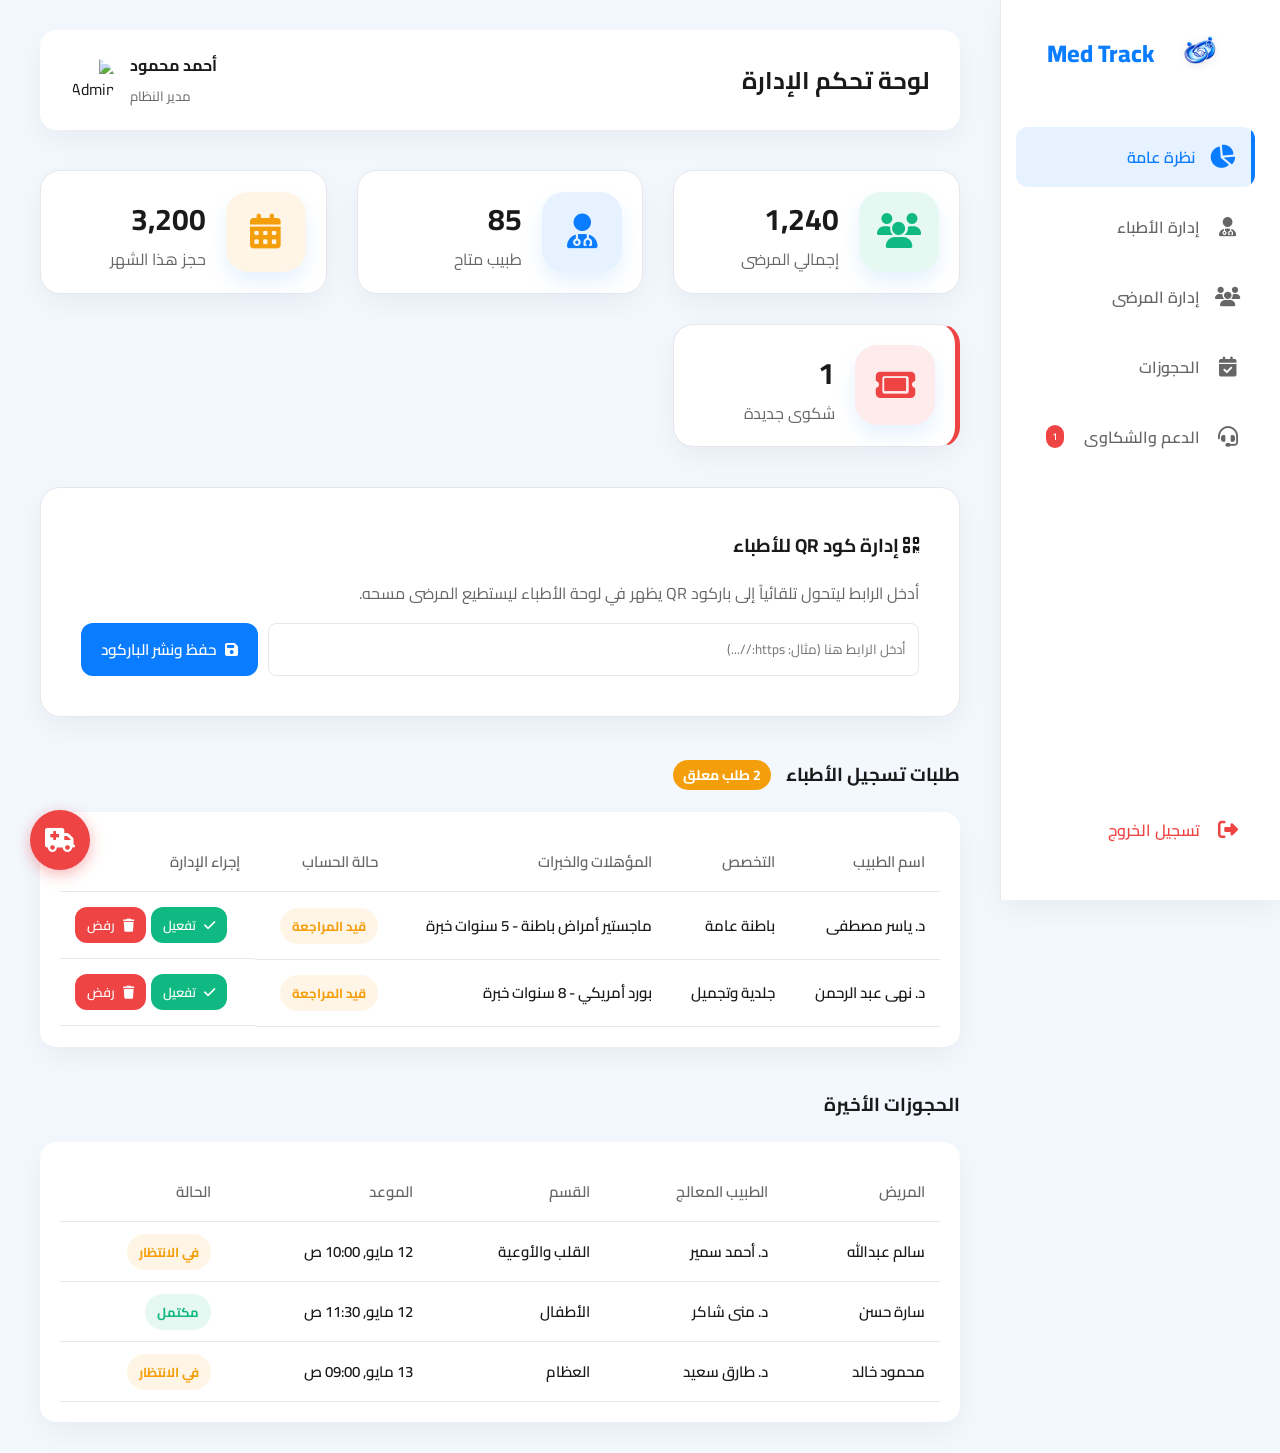
==== commit fc711e23: "Add files via upload" ====
--- a/admin.html
+++ b/admin.html
@@ -4,7 +4,7 @@
     <meta charset="UTF-8">
     <meta name="viewport" content="width=device-width, initial-scale=1.0">
     <title>لوحة تحكم المستشفى - Med Track</title>
-    <link rel="stylesheet" href="../style.css">
+    <link rel="stylesheet" href="style.css">
     <link rel="stylesheet" href="https://cdnjs.cloudflare.com/ajax/libs/font-awesome/6.5.1/css/all.min.css" />
 </head>
 <body>
@@ -13,7 +13,7 @@
         <!-- Sidebar -->
         <aside class="sidebar">
             <div class="logo">
-                <img src="../logo.svg.png" alt="Med Track Logo" style="width: 70px; height: auto; object-fit: contain; filter: drop-shadow(0 2px 4px rgba(0,0,0,0.1));">
+                <img src="logo.svg.png" alt="Med Track Logo" style="width: 70px; height: auto; object-fit: contain; filter: drop-shadow(0 2px 4px rgba(0,0,0,0.1));">
                 Med Track
             </div>
             <ul>
@@ -24,7 +24,7 @@
                 <li><a href="#" id="supportMenuLink" onclick="showSec('sec-complaints', this)"><i class="fa-solid fa-headset"></i> الدعم والشكاوى <span style="background:var(--danger);color:white;padding:2px 6px;border-radius:10px;font-size:10px;margin-right:5px;">1</span></a></li>
             </ul>
             <ul style="flex: 0;">
-                <li><a href="../index.html" style="color: var(--danger);"><i class="fa-solid fa-right-from-bracket"></i> تسجيل الخروج</a></li>
+                <li><a href="index.html" style="color: var(--danger);"><i class="fa-solid fa-right-from-bracket"></i> تسجيل الخروج</a></li>
             </ul>
         </aside>
 
@@ -74,14 +74,14 @@
                 </div>
             </div>
 
-            <div class="form-box" style="margin-bottom: 40px; width: 100%; max-width: 100%;">
+            <form class="form-box" style="margin-bottom: 40px; width: 100%; max-width: 100%;" onsubmit="return handleAdminQrSave(event)">
                 <h3 style="margin-bottom: 15px;"><i class="fa-solid fa-qrcode"></i> إدارة كود QR للأطباء</h3>
                 <p style="margin-bottom: 15px; color: var(--text-muted);">أدخل الرابط ليتحول تلقائياً إلى باركود QR يظهر في لوحة الأطباء ليستطيع المرضى مسحه.</p>
                 <div style="display: flex; gap: 10px; flex-wrap: wrap;">
-                    <input type="url" id="adminQrUrlInput" placeholder="أدخل الرابط هنا (مثال: https://...)" style="flex: 1; min-width: 200px; padding: 12px; border-radius: 8px; border: 1px solid var(--border-color); font-family: inherit;">
-                    <button class="btn" style="background: var(--primary); padding: 12px 20px;" onclick="saveDoctorQrUrl()"><i class="fa-solid fa-floppy-disk"></i> حفظ ونشر الباركود</button>
-                </div>
-            </div>
+                    <input type="url" id="adminQrUrlInput" name="qr_url" placeholder="أدخل الرابط هنا (مثال: https://...)" style="flex: 1; min-width: 200px; padding: 12px; border-radius: 8px; border: 1px solid var(--border-color); font-family: inherit;" required>
+                    <button type="submit" class="btn" style="background: var(--primary); padding: 12px 20px;"><i class="fa-solid fa-floppy-disk"></i> حفظ ونشر الباركود</button>
+                </div>
+            </form>
 
             <h3 style="margin-bottom: 20px; display: flex; align-items: center; gap: 15px;">
                 طلبات تسجيل الأطباء
@@ -273,10 +273,10 @@
                                 <strong style="color:#fff;">أنت (الإدارة):</strong><br>نعتذر عن هذا الخلل. جاري فحص المشكلة الآن وحلها خلال دقائق. هل تفضل أن أقوم بحجز الموعد لك يدوياً؟
                             </div>
                         </div>
-                        <div style="padding: 15px; border-top: 1px solid var(--border-color); display: flex; gap: 10px; background: var(--card-bg); border-radius: 0 0 12px 12px;">
-                            <input type="text" placeholder="اكتب ردك هنا..." style="flex: 1; padding: 10px; border-radius: 8px; border: 1px solid var(--border-color); background: var(--bg-color); color: var(--text-main);">
-                            <button class="btn" style="background: var(--warning);"><i class="fa-solid fa-paper-plane"></i> إرسال</button>
-                        </div>
+                        <form style="padding: 15px; border-top: 1px solid var(--border-color); display: flex; gap: 10px; background: var(--card-bg); border-radius: 0 0 12px 12px;" onsubmit="return handleAdminChatSubmit(event)">
+                            <input type="text" name="chat_msg" placeholder="اكتب ردك هنا..." style="flex: 1; padding: 10px; border-radius: 8px; border: 1px solid var(--border-color); background: var(--bg-color); color: var(--text-main);" required>
+                            <button type="submit" class="btn" style="background: var(--warning);"><i class="fa-solid fa-paper-plane"></i> إرسال</button>
+                        </form>
                     </div>
 
                 </div>
@@ -284,13 +284,23 @@
         </main>
     </div>
 
-    <script src="../script.js"></script>
+    <script src="script.js"></script>
     <script>
         function showSec(id, el) {
             document.querySelectorAll('.sidebar ul li a').forEach(a => a.classList.remove('active'));
             el.classList.add('active');
             document.querySelectorAll('.content-section').forEach(sec => sec.style.display = 'none');
             document.getElementById(id).style.display = 'block';
+        }
+
+        function handleAdminQrSave(e) {
+            e.preventDefault();
+            saveDoctorQrUrl();
+        }
+
+        function handleAdminChatSubmit(e) {
+            e.preventDefault();
+            alert('تم إرسال الرد بنجاح.');
         }
 
         let pendingCount = 2;
@@ -352,5 +362,6 @@
         <i class="fa-solid fa-truck-medical"></i>
         <span class="emergency-text">طوارئ / إسعاف</span>
     </a>
+    <script type="module" src="firebase-config.js"></script>
 </body>
 </html>
